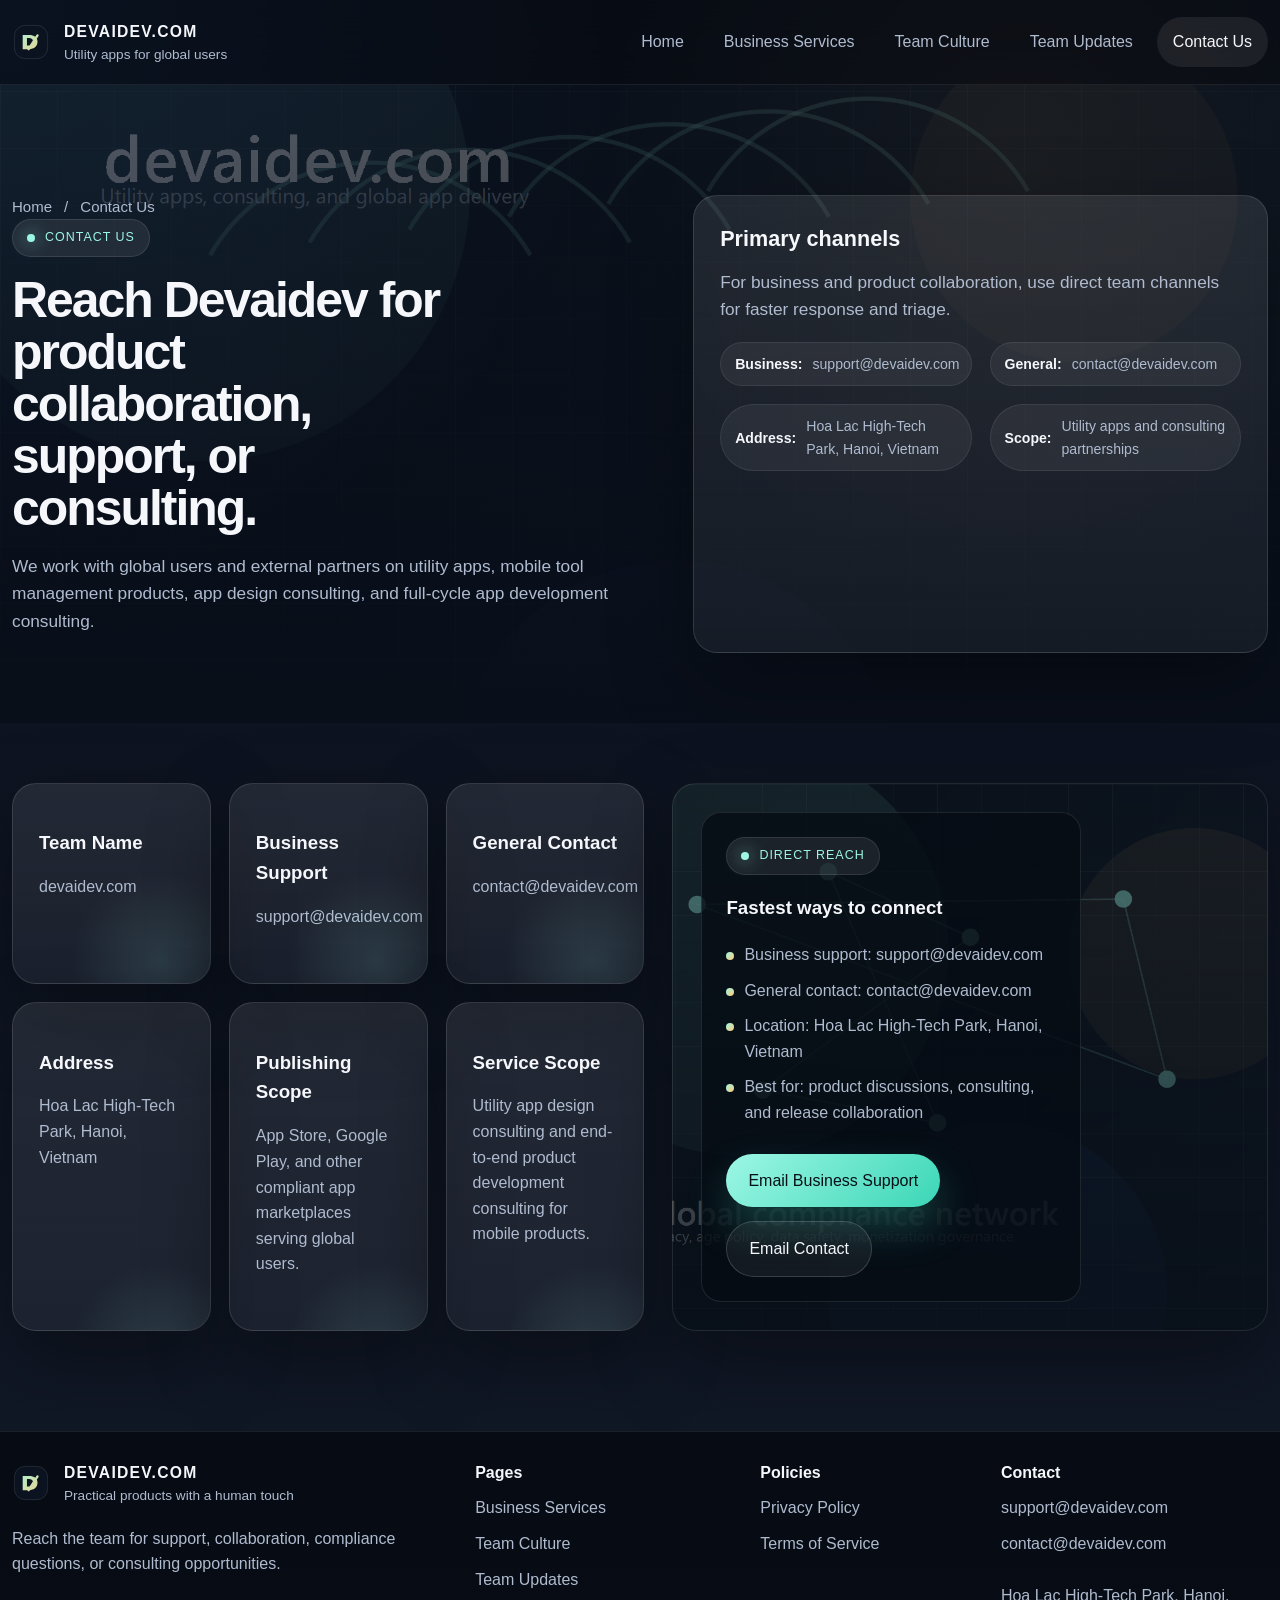
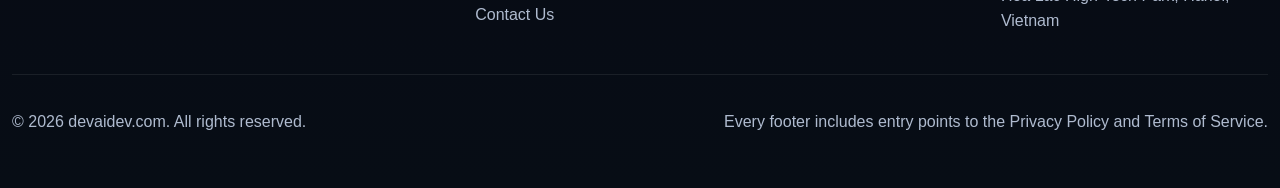
==== contact.html @ d99ac5a5 "devaidev Co-authored-by: Copilot <copilot@github.com>" ====
<!DOCTYPE html>
<html lang="en">
  <head>
    <meta charset="utf-8">
    <meta http-equiv="X-UA-Compatible" content="IE=edge">
    <meta name="viewport" content="width=device-width, initial-scale=1">
    <title>Contact Us | Devaidev</title>
    <meta name="description" content="Contact Devaidev for business support, product collaboration, utility app consulting, or global mobile app development inquiries.">
    <meta name="robots" content="index, follow, max-image-preview:large, max-snippet:-1, max-video-preview:-1">
    <link rel="canonical" href="https://www.devaidev.com/contact.html">
    <link rel="icon" type="image/svg+xml" href="images/favicon.svg">
    <link rel="stylesheet" href="css/styles.css">
  </head>
  <body>
    <header class="site-header">
      <div class="header-inner">
        <a class="brand" href="index.html" aria-label="Devaidev home">
          <img class="brand-mark" src="images/logo.svg" alt="Devaidev logo">
          <span class="brand-text">
            <strong>devaidev.com</strong>
            <span>Utility apps for global users</span>
          </span>
        </a>
        <button class="nav-toggle" type="button" aria-expanded="false" aria-controls="site-nav" aria-label="Toggle navigation">
          <span></span>
        </button>
        <nav class="primary-nav" id="site-nav" aria-label="Primary">
          <a href="index.html">Home</a>
          <a href="services.html">Business Services</a>
          <a href="culture.html">Team Culture</a>
          <a href="news.html">Team Updates</a>
          <a class="active" href="contact.html">Contact Us</a>
        </nav>
      </div>
    </header>

    <main>
      <section class="page-hero">
        <div class="page-hero-inner reveal">
          <div class="page-hero-copy">
            <div class="page-breadcrumb">
              <a href="index.html">Home</a>
              <span>/</span>
              <span>Contact Us</span>
            </div>
            <span class="eyebrow">Contact Us</span>
            <h1>Reach Devaidev for product collaboration, support, or consulting.</h1>
            <p>
              We work with global users and external partners on utility apps, mobile tool management products,
              app design consulting, and full-cycle app development consulting.
            </p>
          </div>
          <aside class="page-hero-side glass-card reveal delay-1" aria-label="Contact channels overview">
            <h3>Primary channels</h3>
            <p>For business and product collaboration, use direct team channels for faster response and triage.</p>
            <div class="mini-grid">
              <span class="chip"><strong>Business:</strong> support@devaidev.com</span>
              <span class="chip"><strong>General:</strong> contact@devaidev.com</span>
              <span class="chip"><strong>Address:</strong> Hoa Lac High-Tech Park, Hanoi, Vietnam</span>
              <span class="chip"><strong>Scope:</strong> Utility apps and consulting partnerships</span>
            </div>
          </aside>
        </div>
      </section>

      <section class="section compact">
        <div class="section-inner same-width-layout">
          <div class="contact-grid">
            <article class="contact-card reveal">
              <h3>Team Name</h3>
              <p>devaidev.com</p>
            </article>
            <article class="contact-card reveal delay-1">
              <h3>Business Support</h3>
              <p><a href="mailto:support@devaidev.com">support@devaidev.com</a></p>
            </article>
            <article class="contact-card reveal delay-2">
              <h3>General Contact</h3>
              <p><a href="mailto:contact@devaidev.com">contact@devaidev.com</a></p>
            </article>
            <article class="contact-card reveal">
              <h3>Address</h3>
              <p>Hoa Lac High-Tech Park, Hanoi, Vietnam</p>
            </article>
            <article class="contact-card reveal delay-1">
              <h3>Publishing Scope</h3>
              <p>App Store, Google Play, and other compliant app marketplaces serving global users.</p>
            </article>
            <article class="contact-card reveal delay-2">
              <h3>Service Scope</h3>
              <p>Utility app design consulting and end-to-end product development consulting for mobile products.</p>
            </article>
          </div>
          <aside class="contact-map reveal delay-1">
            <div class="map-card">
              <span class="eyebrow">Direct Reach</span>
              <h3>Fastest ways to connect</h3>
              <ul class="contact-list">
                <li>Business support: support@devaidev.com</li>
                <li>General contact: contact@devaidev.com</li>
                <li>Location: Hoa Lac High-Tech Park, Hanoi, Vietnam</li>
                <li>Best for: product discussions, consulting, and release collaboration</li>
              </ul>
              <div class="button-row">
                <a class="button button-primary" href="mailto:support@devaidev.com">Email Business Support</a>
                <a class="button button-secondary" href="mailto:contact@devaidev.com">Email Contact</a>
              </div>
            </div>
          </aside>
        </div>
      </section>
    </main>

    <footer class="site-footer">
      <div class="footer-inner">
        <div class="footer-grid">
          <div class="footer-brand">
            <a class="brand" href="index.html">
              <img class="brand-mark" src="images/logo.svg" alt="Devaidev logo">
              <span class="brand-text">
                <strong>devaidev.com</strong>
                <span>Practical products with a human touch</span>
              </span>
            </a>
            <p>Reach the team for support, collaboration, compliance questions, or consulting opportunities.</p>
          </div>
          <div class="footer-links">
            <strong>Pages</strong>
            <a href="services.html">Business Services</a>
            <a href="culture.html">Team Culture</a>
            <a href="news.html">Team Updates</a>
            <a href="contact.html">Contact Us</a>
          </div>
          <div class="footer-links">
            <strong>Policies</strong>
            <a href="privacy-policy.html">Privacy Policy</a>
            <a href="terms-of-service.html">Terms of Service</a>
          </div>
          <div class="footer-contacts">
            <strong>Contact</strong>
            <a href="mailto:support@devaidev.com">support@devaidev.com</a>
            <a href="mailto:contact@devaidev.com">contact@devaidev.com</a>
            <p>Hoa Lac High-Tech Park, Hanoi, Vietnam</p>
          </div>
        </div>
        <div class="footer-bottom">
          <p class="footer-note">&copy; <span data-year></span> devaidev.com. All rights reserved.</p>
          <p class="footer-note">Every footer includes entry points to the Privacy Policy and Terms of Service.</p>
        </div>
      </div>
    </footer>

    <script src="js/main.js" defer></script>
  </body>
</html>
---- css/styles.css ----
:root {
  --bg: #0b0f16;
  --bg-soft: #101725;
  --surface: rgba(255, 255, 255, 0.08);
  --surface-strong: rgba(255, 255, 255, 0.14);
  --line: rgba(255, 255, 255, 0.12);
  --text: #f5f7fb;
  --muted: #afbbcf;
  --accent: #9df7e5;
  --accent-strong: #3bd6b6;
  --warm: #ffc978;
  --danger: #ff8773;
  --shadow: 0 30px 80px rgba(0, 0, 0, 0.36);
  --radius: 24px;
  --radius-sm: 16px;
  --max-width: 1360px;
  --page-gutter: 24px;
  --header-height: 84px;
  --transition: 220ms ease;
}

* {
  box-sizing: border-box;
}

html {
  scroll-behavior: smooth;
}

body {
  margin: 0;
  font-family: "Segoe UI", "Helvetica Neue", Helvetica, Arial, sans-serif;
  color: var(--text);
  background:
    radial-gradient(circle at top left, rgba(61, 143, 255, 0.18), transparent 28%),
    radial-gradient(circle at 80% 10%, rgba(255, 178, 90, 0.12), transparent 22%),
    linear-gradient(180deg, #0a0f17 0%, #0d1320 38%, #121a28 100%);
  min-height: 100vh;
  line-height: 1.6;
}

body.menu-open {
  overflow: hidden;
}

a {
  color: inherit;
  text-decoration: none;
}

img {
  max-width: 100%;
  display: block;
}

button,
.button {
  border: 0;
  border-radius: 999px;
  padding: 14px 22px;
  font: inherit;
  cursor: pointer;
  transition: transform var(--transition), box-shadow var(--transition), opacity var(--transition), background-color var(--transition);
}

.button {
  display: inline-flex;
  align-items: center;
  gap: 10px;
  justify-content: center;
}

.button-primary {
  background: linear-gradient(135deg, var(--accent) 0%, var(--accent-strong) 100%);
  color: #061017;
  box-shadow: 0 20px 40px rgba(59, 214, 182, 0.25);
}

.button-secondary {
  background: rgba(255, 255, 255, 0.06);
  color: var(--text);
  border: 1px solid rgba(255, 255, 255, 0.16);
}

.button:hover,
button:hover {
  transform: translateY(-2px);
}

.site-header {
  position: sticky;
  top: 0;
  z-index: 50;
  backdrop-filter: blur(18px);
  background: rgba(8, 12, 20, 0.72);
  border-bottom: 1px solid rgba(255, 255, 255, 0.08);
}

.header-inner,
.section-inner,
.footer-inner,
.page-hero-inner,
.legal-inner {
  width: min(calc(100% - var(--page-gutter)), var(--max-width));
  margin: 0 auto;
}

.header-inner {
  min-height: var(--header-height);
  display: flex;
  align-items: center;
  justify-content: space-between;
  gap: 24px;
}

.brand {
  display: inline-flex;
  align-items: center;
  gap: 14px;
}

.brand-mark {
  width: 38px;
  height: 38px;
}

.brand-text strong {
  display: block;
  font-size: 0.98rem;
  letter-spacing: 0.08em;
  text-transform: uppercase;
}

.brand-text span {
  display: block;
  color: var(--muted);
  font-size: 0.85rem;
}

.primary-nav {
  display: flex;
  align-items: center;
  gap: 8px;
}

.primary-nav a {
  padding: 12px 16px;
  border-radius: 999px;
  color: var(--muted);
  transition: color var(--transition), background-color var(--transition);
}

.primary-nav a:hover,
.primary-nav a.active {
  color: var(--text);
  background: rgba(255, 255, 255, 0.08);
}

.nav-toggle {
  display: none;
  width: 46px;
  height: 46px;
  border-radius: 50%;
  background: rgba(255, 255, 255, 0.06);
  border: 1px solid rgba(255, 255, 255, 0.08);
  position: relative;
}

.nav-toggle span,
.nav-toggle::before,
.nav-toggle::after {
  content: "";
  position: absolute;
  left: 12px;
  right: 12px;
  height: 2px;
  background: var(--text);
  transition: transform var(--transition), opacity var(--transition), top var(--transition), bottom var(--transition);
}

.nav-toggle span {
  top: 22px;
}

.nav-toggle::before {
  top: 15px;
}

.nav-toggle::after {
  bottom: 15px;
}

.nav-toggle[aria-expanded="true"] span {
  opacity: 0;
}

.nav-toggle[aria-expanded="true"]::before {
  top: 22px;
  transform: rotate(45deg);
}

.nav-toggle[aria-expanded="true"]::after {
  bottom: 22px;
  transform: rotate(-45deg);
}

main {
  overflow: clip;
}

.hero {
  position: relative;
  min-height: calc(100vh - var(--header-height));
  display: grid;
  align-items: center;
  padding: 60px 0 90px;
}

.hero::before {
  content: "";
  position: absolute;
  inset: 0;
  background:
    linear-gradient(120deg, rgba(7, 14, 26, 0.88) 22%, rgba(7, 14, 26, 0.34) 56%, rgba(7, 14, 26, 0.72) 100%),
    url("../images/hero-tech.png") center/cover no-repeat;
  z-index: -2;
}

.hero::after {
  content: "";
  position: absolute;
  inset: auto 0 0;
  height: 180px;
  background: linear-gradient(180deg, transparent 0%, rgba(10, 15, 23, 0.92) 100%);
  z-index: -1;
}

.hero-grid {
  width: min(calc(100% - var(--page-gutter)), var(--max-width));
  margin: 0 auto;
  display: grid;
  grid-template-columns: minmax(0, 1.1fr) minmax(340px, 0.9fr);
  gap: 32px;
  align-items: stretch;
}

.eyebrow {
  display: inline-flex;
  align-items: center;
  gap: 10px;
  padding: 8px 14px;
  background: rgba(255, 255, 255, 0.08);
  border: 1px solid rgba(255, 255, 255, 0.1);
  border-radius: 999px;
  color: var(--accent);
  letter-spacing: 0.08em;
  font-size: 0.78rem;
  text-transform: uppercase;
}

.eyebrow::before {
  content: "";
  width: 8px;
  height: 8px;
  border-radius: 50%;
  background: var(--accent);
  box-shadow: 0 0 18px var(--accent);
}

.hero-copy h1,
.page-hero h1,
.section-title h2,
.legal-title h1 {
  margin: 18px 0 18px;
  line-height: 1.04;
  letter-spacing: -0.04em;
}

.hero-copy h1 {
  font-size: clamp(2.3rem, 6.3vw, 5rem);
  max-width: 15ch;
}

.hero-copy {
  height: 100%;
  display: flex;
  flex-direction: column;
}

.hero-copy p,
.page-hero p,
.section-title p,
.lead {
  font-size: 1.08rem;
  color: var(--muted);
  max-width: none;
}

.hero-actions,
.cta-actions,
.button-row {
  margin-top: 28px;
  display: flex;
  flex-wrap: wrap;
  gap: 14px;
}

.hero-stats {
  margin-top: auto;
  padding-top: 34px;
  display: grid;
  grid-template-columns: repeat(3, minmax(0, 1fr));
  gap: 18px;
}

.stat-card,
.glass-card,
.feature-card,
.news-card,
.contact-card,
.info-card,
.legal-card,
.timeline-item {
  background: linear-gradient(180deg, rgba(255, 255, 255, 0.09), rgba(255, 255, 255, 0.05));
  border: 1px solid var(--line);
  border-radius: var(--radius);
  box-shadow: var(--shadow);
}

.stat-card {
  padding: 18px;
}

.stat-card strong {
  display: block;
  font-size: 2rem;
  margin-bottom: 8px;
}

.hero-panel {
  position: relative;
  padding: 26px;
  min-height: 0;
  height: 100%;
  overflow: hidden;
}

.hero-panel::before {
  content: "";
  position: absolute;
  inset: -20% auto auto 50%;
  width: 380px;
  height: 380px;
  background: radial-gradient(circle, rgba(61, 214, 182, 0.28), transparent 65%);
  transform: translateX(-50%);
}

.hero-panel-top,
.hero-panel-bottom,
.mini-grid,
.device-list,
.service-grid,
.card-grid,
.news-grid,
.contact-grid,
.legal-grid,
.compliance-grid,
.story-grid,
.culture-grid,
.stats-band,
.footer-grid {
  display: grid;
  gap: 18px;
}

.hero-panel-top {
  grid-template-columns: repeat(2, minmax(0, 1fr));
}

.mini-grid {
  grid-template-columns: repeat(2, minmax(0, 1fr));
}

.hero-panel-bottom {
  margin-top: 18px;
}

.chip {
  display: inline-flex;
  align-items: center;
  gap: 10px;
  padding: 10px 14px;
  border-radius: 999px;
  background: rgba(255, 255, 255, 0.06);
  border: 1px solid rgba(255, 255, 255, 0.08);
  color: var(--muted);
  font-size: 0.88rem;
}

.chip strong {
  color: var(--text);
}

.kpi {
  padding: 18px;
  border-radius: var(--radius-sm);
  background: rgba(6, 15, 26, 0.52);
  border: 1px solid rgba(255, 255, 255, 0.08);
}

.kpi strong {
  display: block;
  font-size: 1.8rem;
}

.kpi span {
  color: var(--muted);
}

.phone-mock {
  margin: 0 auto;
  width: min(100%, 310px);
  padding: 14px;
  border-radius: 36px;
  background: linear-gradient(180deg, rgba(255, 255, 255, 0.18), rgba(255, 255, 255, 0.08));
  border: 1px solid rgba(255, 255, 255, 0.18);
}

.phone-screen {
  position: relative;
  min-height: 360px;
  overflow: hidden;
  border-radius: 24px;
  background:
    linear-gradient(180deg, rgba(8, 14, 22, 0.8), rgba(8, 14, 22, 0.9)),
    url("../images/apps-grid.png") left top / cover no-repeat;
  padding: 18px;
}

.screen-badge {
  display: inline-flex;
  padding: 8px 12px;
  border-radius: 999px;
  background: rgba(255, 255, 255, 0.1);
  border: 1px solid rgba(255, 255, 255, 0.1);
  font-size: 0.76rem;
  letter-spacing: 0.08em;
  text-transform: uppercase;
}

.screen-stack {
  margin-top: 20px;
  display: grid;
  gap: 14px;
}

.screen-card {
  padding: 14px;
  border-radius: 18px;
  background: rgba(255, 255, 255, 0.08);
  border: 1px solid rgba(255, 255, 255, 0.12);
}

.screen-card strong,
.feature-card h3,
.news-card h3,
.contact-card h3,
.info-card h3,
.legal-card h3,
.timeline-item h3 {
  display: block;
  margin-bottom: 6px;
}

.screen-card span,
.muted,
.feature-card p,
.news-card p,
.contact-card p,
.info-card p,
.legal-card p,
.timeline-item p,
.footer-note {
  color: var(--muted);
}

.section {
  padding: 100px 0;
}

.section.compact {
  padding-top: 60px;
}

.section-title {
  max-width: none;
  margin-bottom: 36px;
}

.section-title-wide {
  max-width: none;
}

.section-copy-wide {
  max-width: none;
}

.tight-one-line-title {
  font-size: clamp(1.6rem, 2.35vw, 2.75rem);
  letter-spacing: -0.02em;
  line-height: 1.16;
  white-space: nowrap;
}

.section-title h2 {
  font-size: clamp(2rem, 4vw, 4rem);
}

.section-subtitle {
  color: var(--accent);
  text-transform: uppercase;
  letter-spacing: 0.1em;
  font-size: 0.78rem;
}

.service-grid,
.card-grid,
.news-grid,
.contact-grid,
.compliance-grid,
.story-grid,
.culture-grid,
.footer-grid,
.legal-grid {
  grid-template-columns: repeat(3, minmax(0, 1fr));
}

.feature-card,
.news-card,
.contact-card,
.info-card,
.legal-card,
.timeline-item {
  position: relative;
  padding: 26px;
  overflow: hidden;
}

.feature-card::after,
.news-card::after,
.contact-card::after,
.info-card::after,
.legal-card::after,
.timeline-item::after {
  content: "";
  position: absolute;
  inset: auto -20% -34% auto;
  width: 180px;
  height: 180px;
  background: radial-gradient(circle, rgba(157, 247, 229, 0.12), transparent 70%);
}

.icon-badge {
  width: 58px;
  height: 58px;
  padding: 14px;
  border-radius: 18px;
  background: rgba(255, 255, 255, 0.08);
  border: 1px solid rgba(255, 255, 255, 0.1);
  margin-bottom: 20px;
}

.feature-list,
.detail-list,
.legal-list,
.contact-list,
.timeline-meta {
  list-style: none;
  padding: 0;
  margin: 18px 0 0;
  display: grid;
  gap: 10px;
}

.feature-list li,
.detail-list li,
.legal-list li,
.contact-list li,
.timeline-meta li {
  position: relative;
  padding-left: 18px;
  color: var(--muted);
}

.feature-list li::before,
.detail-list li::before,
.legal-list li::before,
.contact-list li::before,
.timeline-meta li::before {
  content: "";
  position: absolute;
  left: 0;
  top: 10px;
  width: 8px;
  height: 8px;
  border-radius: 50%;
  background: linear-gradient(135deg, var(--accent), var(--warm));
}

.media-slab,
.image-panel {
  min-height: 420px;
  border-radius: var(--radius);
  border: 1px solid var(--line);
  background-size: cover;
  background-position: center;
  box-shadow: var(--shadow);
  overflow: hidden;
}

.media-slab.apps {
  background-image: linear-gradient(180deg, rgba(7, 14, 23, 0.12), rgba(7, 14, 23, 0.8)), url("../images/apps-grid.png");
  background-position: left center;
}

.media-slab.compliance,
.image-panel.compliance {
  background-image: linear-gradient(180deg, rgba(7, 14, 23, 0.2), rgba(7, 14, 23, 0.86)), url("../images/compliance-network.png");
  background-position: left center;
}

.same-width-layout {
  display: grid;
  grid-template-columns: minmax(0, 1.03fr) minmax(360px, 0.97fr);
  gap: 28px;
  align-items: stretch;
}

.quote-block {
  padding: 34px;
  border-radius: var(--radius);
  background: linear-gradient(145deg, rgba(255, 255, 255, 0.12), rgba(255, 255, 255, 0.05));
  border: 1px solid rgba(255, 255, 255, 0.14);
  box-shadow: var(--shadow);
}

.quote-block p {
  margin: 0;
  font-size: clamp(1.6rem, 3vw, 2.6rem);
  line-height: 1.2;
}

.quote-block strong {
  display: block;
  margin-top: 18px;
  color: var(--accent);
  letter-spacing: 0.1em;
  text-transform: uppercase;
  font-size: 0.78rem;
}

.stats-band {
  grid-template-columns: repeat(4, minmax(0, 1fr));
}

.band-card {
  padding: 26px;
  border-radius: var(--radius-sm);
  background: rgba(255, 255, 255, 0.07);
  border: 1px solid rgba(255, 255, 255, 0.09);
}

.band-card strong {
  display: block;
  font-size: 2rem;
}

.cta-panel {
  position: relative;
  padding: 48px;
  border-radius: calc(var(--radius) + 8px);
  background: linear-gradient(135deg, rgba(10, 22, 36, 0.96), rgba(17, 30, 48, 0.8));
  border: 1px solid rgba(255, 255, 255, 0.1);
  overflow: hidden;
}

.cta-panel::before {
  content: "";
  position: absolute;
  inset: auto -10% -20% auto;
  width: 280px;
  height: 280px;
  background: radial-gradient(circle, rgba(255, 201, 120, 0.18), transparent 65%);
}

.cta-panel h2 {
  margin: 0 0 12px;
  font-size: clamp(2rem, 4vw, 3.4rem);
}

.page-hero {
  position: relative;
  padding: 110px 0 70px;
}

.page-hero::before {
  content: "";
  position: absolute;
  inset: 0;
  background:
    linear-gradient(180deg, rgba(7, 12, 21, 0.55), rgba(7, 12, 21, 0.95)),
    url("../images/hero-tech.png") center/cover no-repeat;
  opacity: 0.65;
  z-index: -1;
}

.page-hero-inner,
.legal-inner {
  display: grid;
  grid-template-columns: minmax(0, 1fr) minmax(320px, 0.88fr);
  gap: 28px;
  align-items: stretch;
}

.page-hero h1,
.legal-title h1 {
  font-size: clamp(1.8rem, 3.9vw, 3.2rem);
  max-width: 16ch;
}

.page-hero-copy,
.services-hero-copy {
  max-width: 880px;
  height: 100%;
}

.page-hero-side,
.services-hero-panel {
  padding: 26px;
  height: 100%;
  display: flex;
  flex-direction: column;
}

.page-hero-side h3,
.services-hero-panel h3 {
  margin: 0 0 12px;
  font-size: 1.35rem;
}

.page-hero-side p,
.services-hero-panel p {
  margin: 0;
}

.page-hero-side .mini-grid,
.services-hero-panel .mini-grid {
  margin-top: 18px;
}

.services-hero .page-hero-inner {
  grid-template-columns: minmax(0, 1fr) minmax(320px, 0.9fr);
  gap: 28px;
  align-items: stretch;
}

.page-breadcrumb,
.legal-meta {
  display: flex;
  flex-wrap: wrap;
  gap: 12px;
  color: var(--muted);
  font-size: 0.94rem;
}

.page-breadcrumb a:hover {
  color: var(--text);
}

.story-grid {
  grid-template-columns: 1.15fr 0.85fr;
}

.timeline {
  display: grid;
  gap: 18px;
}

.timeline-item time {
  display: inline-flex;
  margin-bottom: 14px;
  padding: 6px 10px;
  border-radius: 999px;
  background: rgba(255, 255, 255, 0.08);
  color: var(--accent);
  letter-spacing: 0.08em;
  text-transform: uppercase;
  font-size: 0.76rem;
}

.contact-map {
  min-height: 100%;
  padding: 28px;
  border-radius: var(--radius);
  background:
    linear-gradient(180deg, rgba(7, 14, 22, 0.5), rgba(7, 14, 22, 0.85)),
    url("../images/compliance-network.png") center/cover no-repeat;
  border: 1px solid rgba(255, 255, 255, 0.1);
  box-shadow: var(--shadow);
}

.map-card {
  max-width: 380px;
  padding: 24px;
  border-radius: 20px;
  background: rgba(6, 12, 20, 0.78);
  border: 1px solid rgba(255, 255, 255, 0.1);
}

.legal-layout {
  display: grid;
  grid-template-columns: minmax(0, 0.78fr) minmax(320px, 0.22fr);
  gap: 28px;
  align-items: start;
}

.legal-article {
  padding: 34px;
  border-radius: calc(var(--radius) + 4px);
  background: rgba(12, 18, 29, 0.92);
  border: 1px solid rgba(255, 255, 255, 0.1);
  box-shadow: var(--shadow);
}

.legal-article h2,
.legal-article h3,
.legal-article h4 {
  margin-top: 30px;
  margin-bottom: 14px;
  line-height: 1.2;
}

.legal-article h2 {
  font-size: 2rem;
}

.legal-article h3 {
  font-size: 1.3rem;
}

.legal-article h4 {
  font-size: 1.05rem;
}

.legal-article p,
.legal-article li,
.legal-article td,
.legal-article th {
  color: var(--muted);
}

.legal-article strong {
  color: var(--text);
}

.legal-article ul,
.legal-article ol {
  padding-left: 22px;
}

.legal-article table {
  width: 100%;
  border-collapse: collapse;
  margin: 18px 0 24px;
  overflow: hidden;
  border-radius: 18px;
  border: 1px solid rgba(255, 255, 255, 0.12);
}

.legal-article th,
.legal-article td {
  padding: 14px 16px;
  text-align: left;
  vertical-align: top;
  border-bottom: 1px solid rgba(255, 255, 255, 0.08);
}

.legal-article thead th {
  background: rgba(255, 255, 255, 0.08);
  color: var(--text);
}

.legal-sidebar {
  position: sticky;
  top: calc(var(--header-height) + 18px);
  display: grid;
  gap: 18px;
}

.toc a {
  display: block;
  padding: 10px 0;
  color: var(--muted);
  border-bottom: 1px solid rgba(255, 255, 255, 0.06);
}

.toc a:hover {
  color: var(--text);
}

.site-footer {
  padding: 28px 0 38px;
  border-top: 1px solid rgba(255, 255, 255, 0.08);
  background: rgba(4, 8, 14, 0.7);
}

.footer-grid {
  grid-template-columns: 2fr 1.2fr 1fr 1.2fr;
  align-items: start;
}

.footer-brand p,
.footer-links a,
.footer-links p,
.footer-contacts a,
.footer-contacts p {
  color: var(--muted);
}

.footer-links,
.footer-contacts {
  display: grid;
  gap: 10px;
}

.footer-bottom {
  margin-top: 24px;
  padding-top: 18px;
  display: flex;
  flex-wrap: wrap;
  justify-content: space-between;
  gap: 14px;
  border-top: 1px solid rgba(255, 255, 255, 0.08);
}

.reveal {
  opacity: 0;
  transform: translateY(30px) scale(0.985);
  transition: transform 700ms ease, opacity 700ms ease;
}

.reveal.is-visible {
  opacity: 1;
  transform: translateY(0) scale(1);
}

.delay-1 {
  transition-delay: 80ms;
}

.delay-2 {
  transition-delay: 160ms;
}

.delay-3 {
  transition-delay: 240ms;
}

.sr-only {
  position: absolute;
  width: 1px;
  height: 1px;
  padding: 0;
  margin: -1px;
  overflow: hidden;
  clip: rect(0, 0, 0, 0);
  white-space: nowrap;
  border: 0;
}

@media (max-width: 1080px) {
  .hero-grid,
  .same-width-layout,
  .story-grid,
  .legal-layout {
    grid-template-columns: 1fr;
  }

  .service-grid,
  .card-grid,
  .news-grid,
  .contact-grid,
  .compliance-grid,
  .culture-grid,
  .legal-grid,
  .footer-grid,
  .stats-band {
    grid-template-columns: repeat(2, minmax(0, 1fr));
  }

  .legal-sidebar {
    position: static;
  }

  .page-hero-inner,
  .legal-inner,
  .services-hero .page-hero-inner {
    grid-template-columns: 1fr;
  }

  .page-hero-copy,
  .services-hero-copy {
    max-width: none;
  }

  .tight-one-line-title {
    white-space: normal;
  }
}

@media (max-width: 840px) {
  .nav-toggle {
    display: inline-flex;
  }

  .primary-nav {
    position: fixed;
    inset: var(--header-height) 16px auto;
    padding: 16px;
    border-radius: 24px;
    background: rgba(9, 14, 23, 0.98);
    border: 1px solid rgba(255, 255, 255, 0.1);
    box-shadow: var(--shadow);
    display: grid;
    gap: 8px;
    opacity: 0;
    pointer-events: none;
    transform: translateY(-12px);
    transition: opacity var(--transition), transform var(--transition);
  }

  .primary-nav.is-open {
    opacity: 1;
    pointer-events: auto;
    transform: translateY(0);
  }

  .hero-copy h1,
  .page-hero h1,
  .legal-title h1 {
    max-width: none;
  }

  .hero-panel {
    min-height: 0;
  }

  .hero-stats,
  .hero-panel-top,
  .mini-grid,
  .service-grid,
  .card-grid,
  .news-grid,
  .contact-grid,
  .compliance-grid,
  .culture-grid,
  .legal-grid,
  .footer-grid,
  .stats-band {
    grid-template-columns: 1fr;
  }

  .cta-panel,
  .legal-article,
  .quote-block {
    padding: 26px;
  }
}

@media (prefers-reduced-motion: reduce) {
  html {
    scroll-behavior: auto;
  }

  *,
  *::before,
  *::after {
    animation: none !important;
    transition: none !important;
  }

  .reveal {
    opacity: 1;
    transform: none;
  }
}
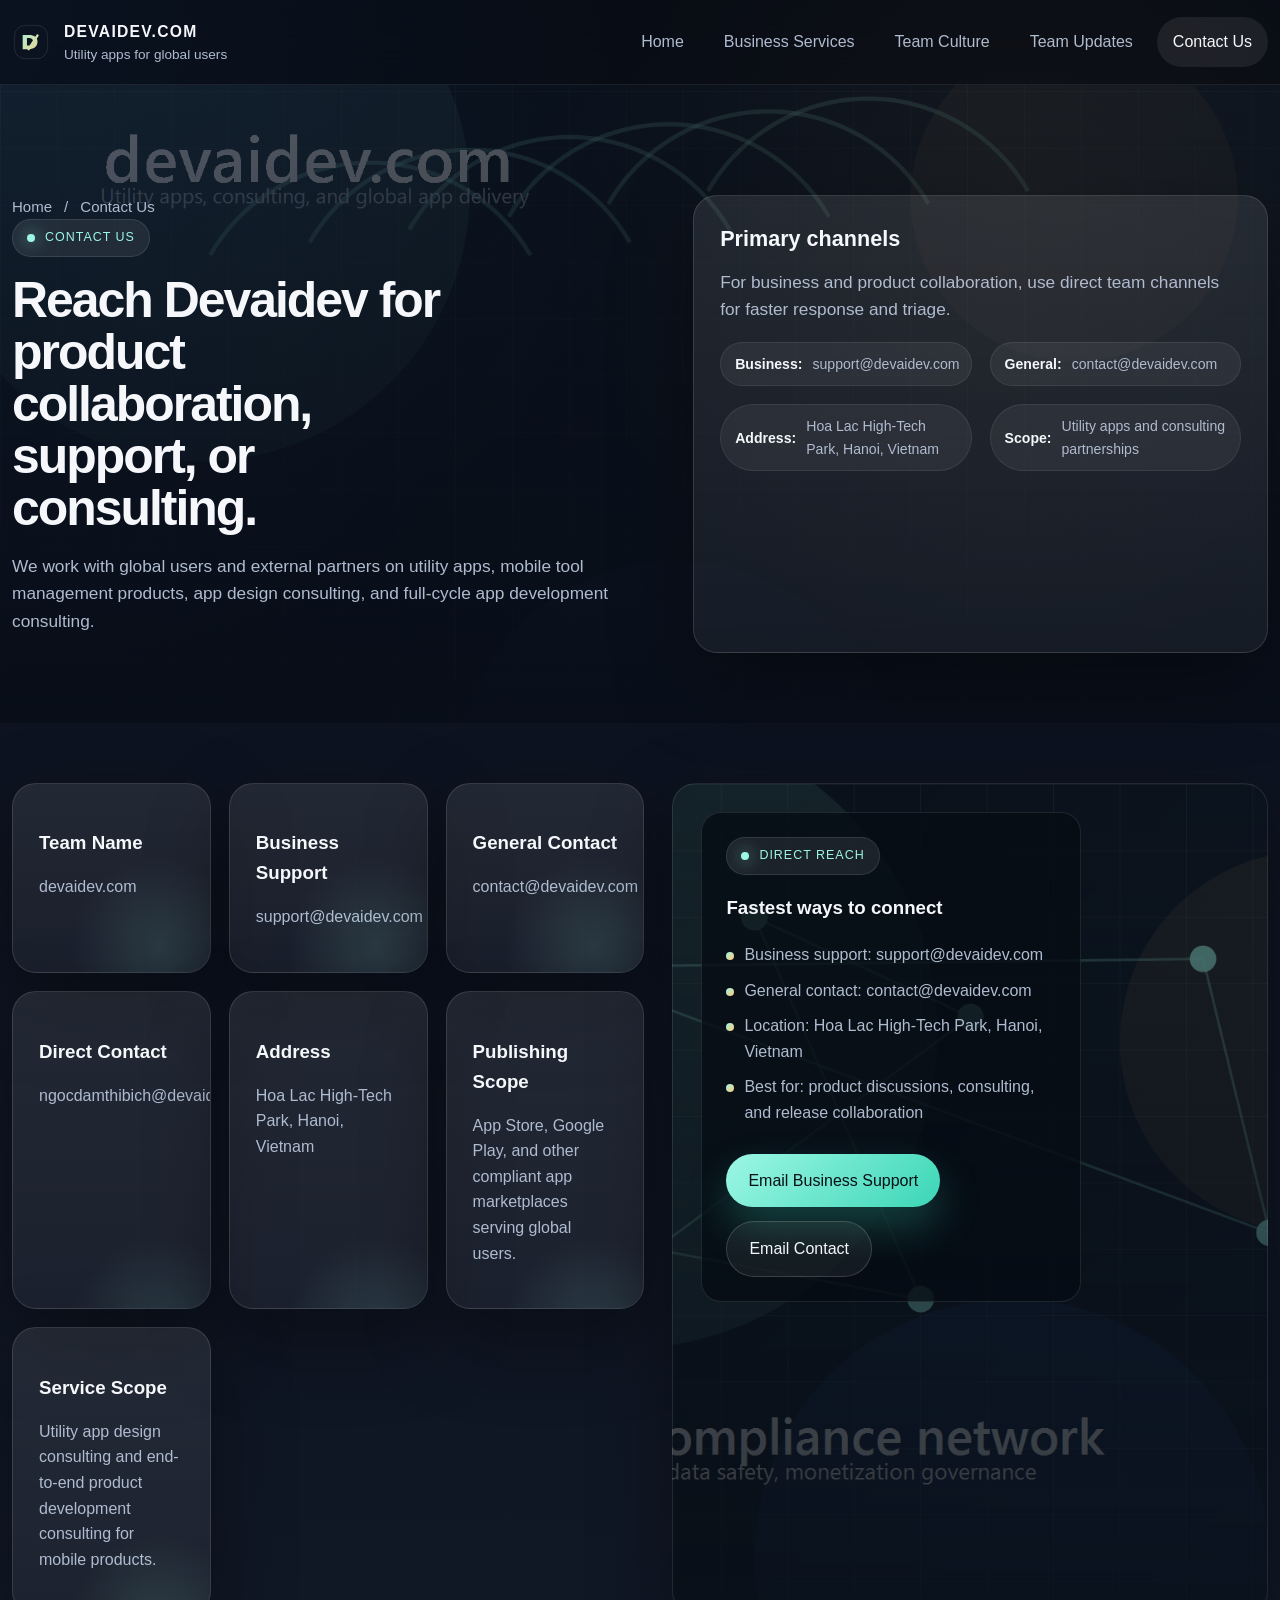
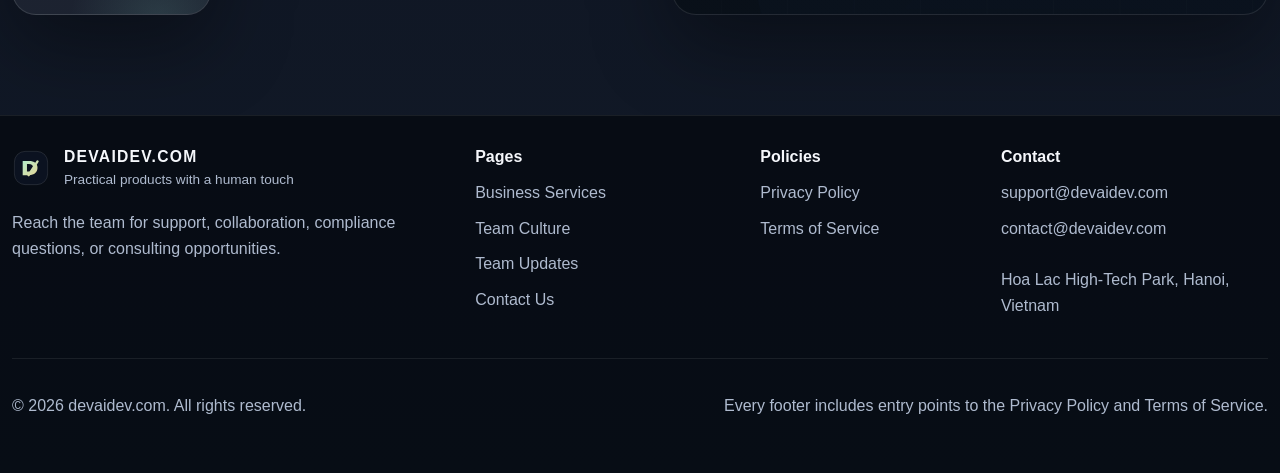
==== commit e6c89369: "devaidev" ====
--- a/contact.html
+++ b/contact.html
@@ -78,6 +78,10 @@
               <h3>General Contact</h3>
               <p><a href="mailto:contact@devaidev.com">contact@devaidev.com</a></p>
             </article>
+            <article class="contact-card reveal delay-3">
+              <h3>Direct Contact</h3>
+              <p><a href="mailto:ngocdamthibich@devaidev.com">ngocdamthibich@devaidev.com</a></p>
+            </article>
             <article class="contact-card reveal">
               <h3>Address</h3>
               <p>Hoa Lac High-Tech Park, Hanoi, Vietnam</p>
